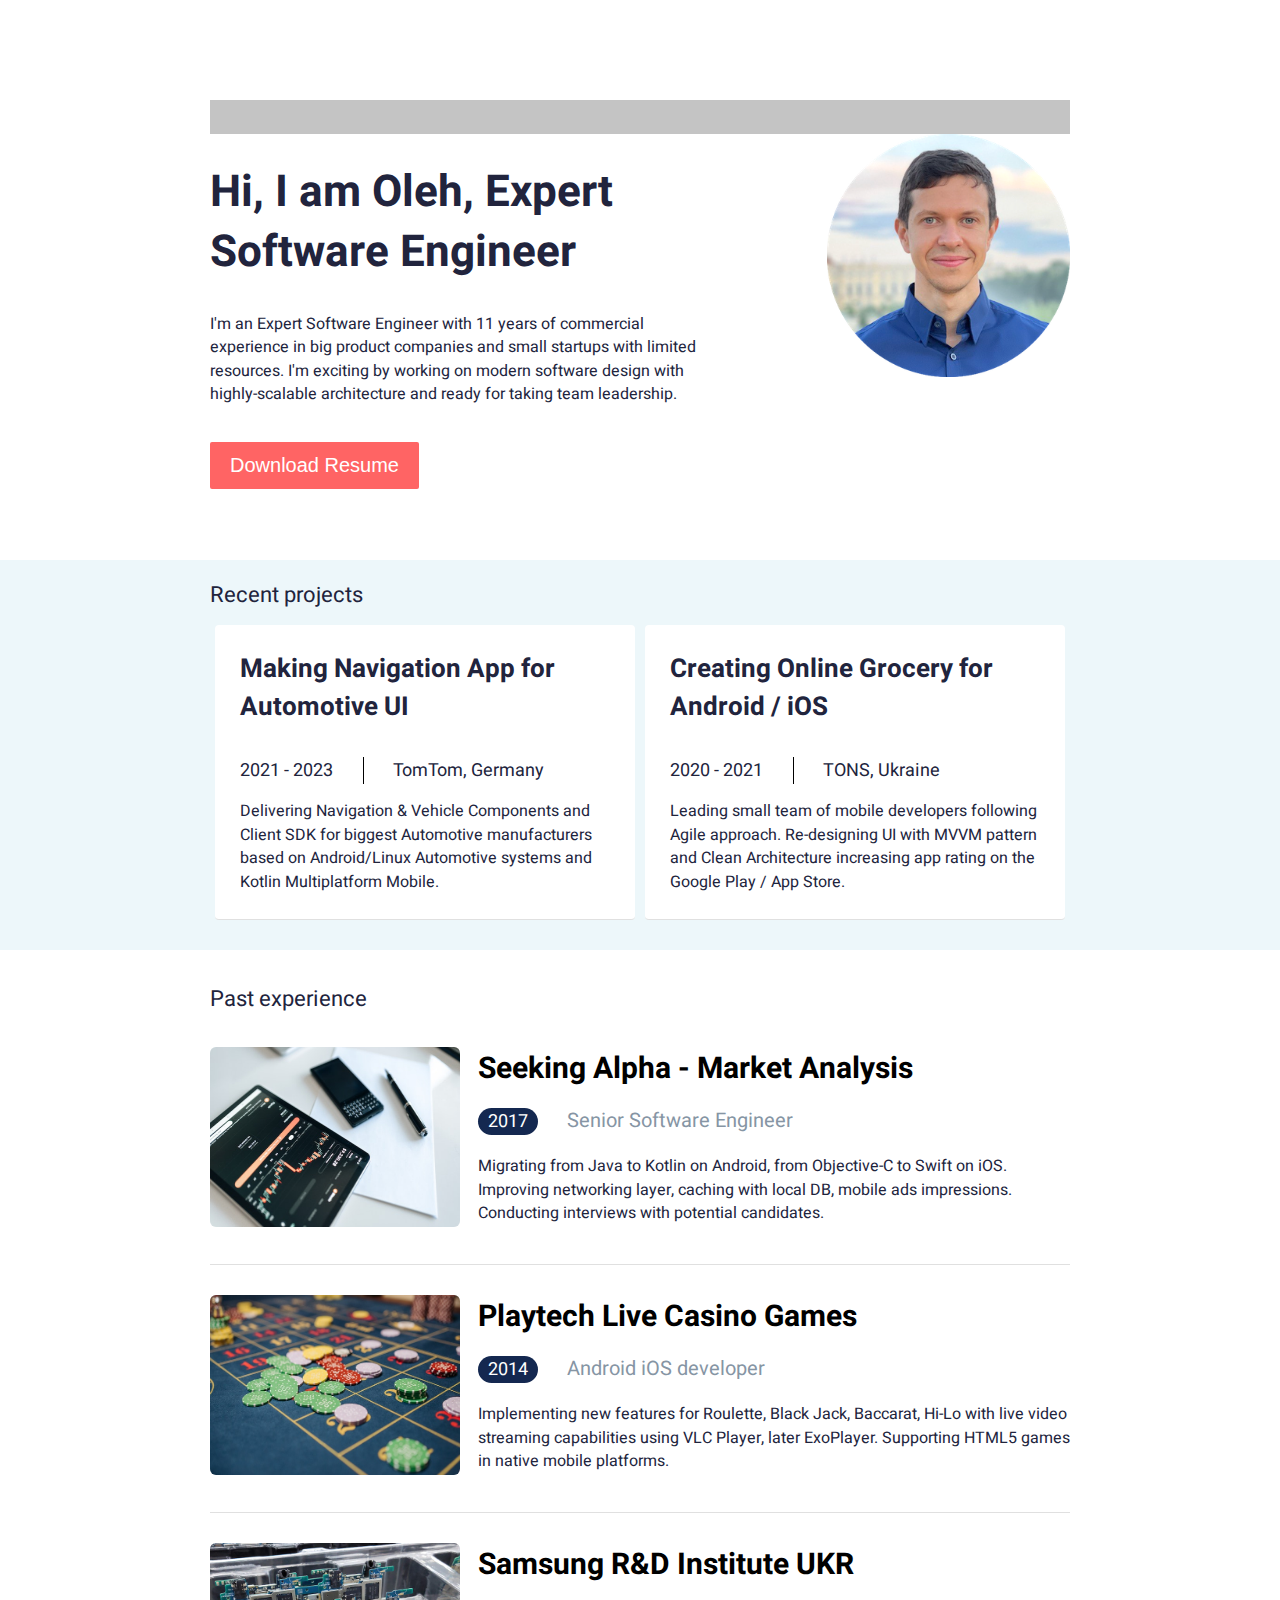
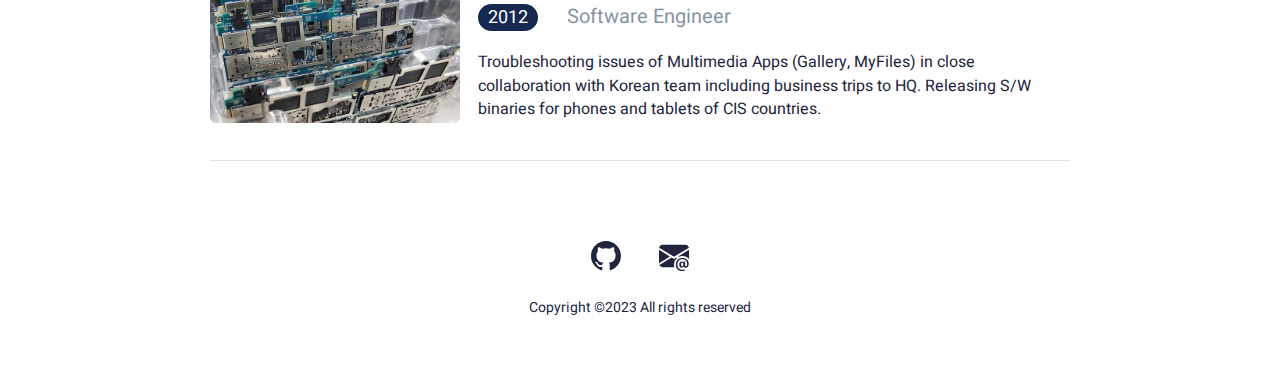
==== index.html @ c04e950d "Update project CV template" ====
<!DOCTYPE html>
<html lang="en">
<head>
    <meta charset="UTF-8">
    <meta http-equiv="X-UA-Compatible" content="IE=edge">
    <meta name="viewport" content="width=device-width, initial-scale=1.0">
    <title>Document</title>
    <link rel="preconnect" href="https://fonts.googleapis.com">
    <link rel="preconnect" href="https://fonts.gstatic.com" crossorigin>
    <link href="https://fonts.googleapis.com/css2?family=Heebo:wght@400;700&display=swap" rel="stylesheet">
    <link rel="stylesheet" href="style.css">
</head>
<body>
    <header>
                <nav class="menu">
                    <!-- <button class="burger"></button>
                    <a href="works.html">Works</a>
                    <a href="blog.html">Blog</a>
                    <a href="#">Contact</a> -->
                </nav>
                <div class="container about-user">
                    <div>
                        <h1>Hi, I am Oleh, Expert Software Engineer</h1>
                        <p>I'm an Expert Software Engineer with 11 years of commercial experience in big product companies and small startups with limited resources. I'm exciting by working on modern software design with highly-scalable architecture and ready for taking team leadership.</p>
                        <button class="btn" onclick="window.location.href='https://docs.google.com/document/d/1GhL8Ouhl5e5G_ZkqG86KSW7Glf4bGkkhALvxFnTwIes/';">Download Resume</button>
                    </div>
                    <img src="images/my-photo.png" alt="photo">
                </div>
    </header>

    <section class="section-posts">
        <div class="container">
            <h2>Recent projects</h2>
            <div class="block-posts">
                <div class="post">
                    <h4><a href="https://www.tomtom.com/products/nav-ui/">Making Navigation App for Automotive UI</a></h4>
                    <span class="date">2021 - 2023</span>
                    <span class="topic">TomTom, Germany</span>
                    <p>Delivering Navigation & Vehicle Components and Client SDK for biggest Automotive manufacturers based on Android/Linux Automotive systems and Kotlin Multiplatform Mobile.</p>
                </div>
                <!-- /.post -->

                <div class="block-posts">
                    <div class="post">
                        <h4><a href="https://www.tons.com/en/store/73-tons-store">Creating Online Grocery for Android / iOS</a></h4>
                        <span class="date">2020 - 2021</span>
                        <span class="topic">TONS, Ukraine</span>
                        <p>Leading small team of mobile developers following Agile approach. Re-designing UI with MVVM pattern and Clean Architecture increasing app rating on the Google Play / App Store.</p>
                    </div>
                    <!-- /.post -->
            </div>
        </div>
    </section>

    <section>
        <div class="container">
            <h2>Past experience</h2>
            <div class="featured-works">
                <div class="work">
                    <a href="https://seekingalpha.com/">
                         <img src="images/past-experience/5831516.jpg" alt="image">
                    </a> 
                    <div class="description">
                        <h3>
                            <a href="https://seekingalpha.com/">Seeking Alpha - Market Analysis</a>
                        </h3>
                    <span class="badge">2017</span>
                    <span class="topic">Senior Software Engineer</span>
                    <p>Migrating from Java to Kotlin on Android, from Objective-C to Swift on iOS. Improving networking layer, caching with local DB, mobile ads impressions. Conducting interviews with potential candidates.</p>
                </div>
                <!-- /.description -->
                </div>
                <!-- /.work -->

                <div class="work">
                    <a href="https://www.playtech.com/products/live-casino">
                        <img src="images/past-experience/7594233.jpg" alt="image">
                    </a>
                    <div class="description">
                        <h3>
                            <a href="https://www.playtech.com/products/live-casino">Playtech Live Casino Games</a>
                        </h3>
                        <span class="badge">2014</span>
                        <span class="topic">Android iOS developer</span>
                        <p>Implementing new features for Roulette, Black Jack, Baccarat, Hi-Lo with live video streaming capabilities using VLC Player, later ExoPlayer. Supporting HTML5 games in native mobile platforms.</p>
                    </div>
                    <!-- /.description -->
                    </div>
                    <!-- /.work -->

                    <div class="work">
                        <a href="https://research.samsung.com/srukr">
                            <img src="images/past-experience/4211136.jpg" alt="image">
                        </a>
                        <div class="description">
                            <h3>
                                <a href="https://research.samsung.com/srukr">Samsung R&D Institute UKR</a>
                            </h3>
                            </a>
                            <span class="badge">2012</span>
                            <span class="topic">Software Engineer</span>
                            <p>Troubleshooting issues of Multimedia Apps (Gallery, MyFiles) in close collaboration with Korean team including business trips to HQ. Releasing S/W binaries for phones and tablets of CIS countries.</p>
                        </div>
                        <!-- /.description -->
                        </div>
                        <!-- /.work -->
            </div>
            <!-- /.featured-works -->
        </div>
    </section>

    <footer>
        <div class="socials">
            <a href="https://www.facebook.com/olehka4477/" class="icon fb"></a>
            <a href="https://github.com/olehka/" class="icon gi"></a>
            <a href="mailto:olehka4477@gmail.com" class="icon ma"></a>
            <a href="https://www.linkedin.com/in/olehkapustianov/" class="icon in"></a>
        </div>
        <p>Copyright ©2023 All rights reserved </p>
    </footer>
</body>
</html>
---- style.css ----
/* 
селектор{
    властивість: значення;
}
*/

*{
    box-sizing: border-box;
}

body{
    margin: 0;
    font-family: 'Heebo', sans-serif;
    color: #21243D;
}

.container{
    max-width: 860px;
    margin: 0 auto;
    /* border: 1px solid #000; */
}

h1{
    font-weight: 700;
    font-size: 44px;
    line-height: 60px;
}

h2{
    font-size: 22px;
    line-height: 60px;
    font-weight: 400;
}

h3{
    font-size: 30px;
    margin-bottom: 15px;
}

h3 a{
    text-decoration: none;
    color: #21243D;
}

p{
    font-weight: 400;
    font-size: 16px;
    line-height: 23.5px;
    margin: 0;
}
/* COMMON STYLES END*/

/* HEADER STYLES START*/

header{
    padding-bottom: 71px;
}

.menu{
    display: flex;
    justify-content: flex-end;
    max-width: 1150px;
    /* border: 1px solid blue; */
    margin: 0 auto;
    padding: 0 45px;
    margin-bottom: 100px;
}

.menu a{
    padding: 15px;
    font-size: 20px;
    text-decoration: none;
    color: #000;
}

.about-user{
    display: flex;
    justify-content: space-between;
    border-top: 34px solid #c4c4c4;
}

.about-user div{
    width: 500px;
}

.about-user img{
    width: 243px;
    height: 243px;
}

.btn{
    background: #FF6464;
    border-radius: 2px;
    border: none;
    color: white;
    font-size: 20px;
    padding: 12px 20px;
    margin-top: 35px;
}

.burger{
    width: 30px;
    height: 20px;
    margin-left: auto;
    display: none;
    border: none;
    background-image: url('images/menu.svg');
    background-color: transparent;
    cursor: pointer;
}

@media (max-width: 768px){
    header{
        padding-bottom: 60px;
    }
    .menu {
        padding-top: 20px;
    }
    .menu a{
        display: none;
    }
    .burger{
        display: block;
    }
    .about-user{
        flex-direction: column;
        align-items: center;
        border: none;
    }
    .about-user div{
        order: 1;
        text-align: center;
        width: auto;
    }
    .about-user img{
        width: 180px;
        height: 180px;
        margin-bottom: 50px;
        box-shadow: -3px 10px 0 #EDF7FA;
        border-radius: 50%;
    }
    h1{
        font-size: 32px;
        line-height: 40px;
    }
    p{
        font-size: 16px;
        line-height: 24px;
    }
}

/* SECTION POSTS START*/

.section-posts{
    background-color: #EDF7FA;
    padding-bottom: 15px;
    padding-top: 5px;
}

.section-posts h2{
    margin: 0;
}

.block-posts{
    display: flex;
    justify-content: space-around;
    flex-wrap: wrap;
}

h4{
    margin: 0;
    font-size: 26px;
    line-height: 38px;
    margin-bottom: 30px;
}

h4 a{
    color: #21243D;
    text-decoration: none;
}

.block-posts .post{
    max-width: 420px;
    border-radius: 4px;
    background-color: #fff;
    padding: 25px;
    margin-bottom: 15px;
}

.block-posts span{
    font-size: 18px;
    color: #21243D;
    padding-right: 30px;
}

@media (max-width: 768px) {
    h4{
        font-size: 22px;
    }
    
    .block-posts .post{
        margin-bottom: 17px;
        max-width: 420px;
    }
    
    .block-posts span{
        font-size: 16px;
    }
    
}
/* SECTION POSTS END*/

/* BLOG PAGE START*/

.post{
    border-bottom: 1px solid #E0E0E0;
    padding-bottom: 29px;
}

.post p{
    margin-top: 15px;
}

.date{
        font-size: 20px;
        font-weight: 400;
        line-height: 29.38px;
        border-right: 1px solid #000;
        padding-right: 29px;
}

.topic{
    font-size: 20px;
    font-weight: 400;
    line-height: 29.38px;
    color: #8695A4;
    padding-left: 25px;
}

#active{
    color: #FF6464;
}

@media (max-width: 768px){
    .container{
        padding-left: 18px;
        padding-right: 18px;
    }
    h1{
        font-size: 30px;
        margin: 0;
    }
    h3{
        font-size: 26px;
    }

    h3 a{
        color: #21243D;
        text-decoration: none;
    }
    .date span{
        font-weight: 400;
        font-size: 16px;
        padding-right: 15px;
    }
    .topic span{
        font-weight: 400;
        font-size: 16px;
        line-height: 24px;
        padding-left: 15px;
    }
}

/* FEATURED WORKS */

.featured-works {
    /* border: 2px solid red; */
}

.work{
    /* border: 2px solid blue; */
    display: flex;
    padding-bottom: 30px;
    margin-bottom: 30px;
    border-bottom: 1px solid #E0E0E0;
}

.work img{
    border-radius: 6px;
    width: 250px;
    height: 180px;
    margin-right: 18px;
}

.work h3{
    margin-top: 0;
}

.badge{
    color: #fff;
    font-size: 18px;
    background: #142850;
    border-radius: 16px;
    padding: 0px 10px;
}

.work p{
    margin-top: 20px;
}

.work a{
        text-decoration: none;
        color: #000;
    }

@media (max-width: 768px){
    .featured-works{
        display: flex;
        flex-direction: column;
        align-items: center;
    }
    h2{
        text-align: center;
    }
    .work{
        flex-direction: column;
        width: 345px;
    }
    .work img{
        width: 100%;
        margin-bottom: 10px;
    }
    .works-page h3{
        font-size: 24px;
    }
}

/* ARTICLE-PAGE */

.article-page .container{
    max-width: 680px;

}
.article-page h1{
    font-size: 34px;
    max-width: 506px;
}

.article-page h2{
    font-size: 22px;
    font-weight: 500;
    margin-bottom: 0;
    margin-top: 0;
}

.article-page h3{
    margin-bottom: 0;
    font-weight: 500;
}

.article-badge{
    background: #FF7C7C;
    color: white;
    font-size: 18px;
    font-weight: 900;
    border-radius: 16px;
    padding: 0 11px;
    margin-right: 17px;
    margin-bottom: 30px;
    display: inline-block;
}

.article-topic{
    font-size: 20px;
}

.article-page img{
    width: 100%;
    margin-bottom: 27px;
}

.article-page p{
    margin-bottom: 30px;
}

@media (max-width: 768px){

.article-page h1{
    font-size: 30px;
    padding-bottom: 23px;
}

.article-page h2{
    font-size: 20px;
    text-align: left;
}

.article-page h3{
    font-size: 26px;
    text-align: left;
    margin-top: 0;
}

.article-topic{
    font-size: 18px;
}
}

/* FOOTER */

footer{
    text-align: center;
    padding: 50px 0;
}

footer p{
    font-size: 14px;
}

.socials{
    /* border: 2px solid #000; */
    width: 232px;
    margin: 0 auto;
    display: flex;
    justify-content: space-between;
}

.socials a{
    width: 30px;
    height: 30px;
    margin-bottom: 25px;
    /* border: 2px solid green; */
}

.icon{
    background-size: 100% 100%;
    background-repeat: no-repeat;
}

.fb{
    background-image: url('images/socials-icons/fb.svg');
}

.gi{
    background-image: url('images/socials-icons/gh.svg');
}

.ma{
    background-image: url('images/socials-icons/envelope.svg');
}

.in{
    background-image: url('images/socials-icons/linkedin.svg');
}
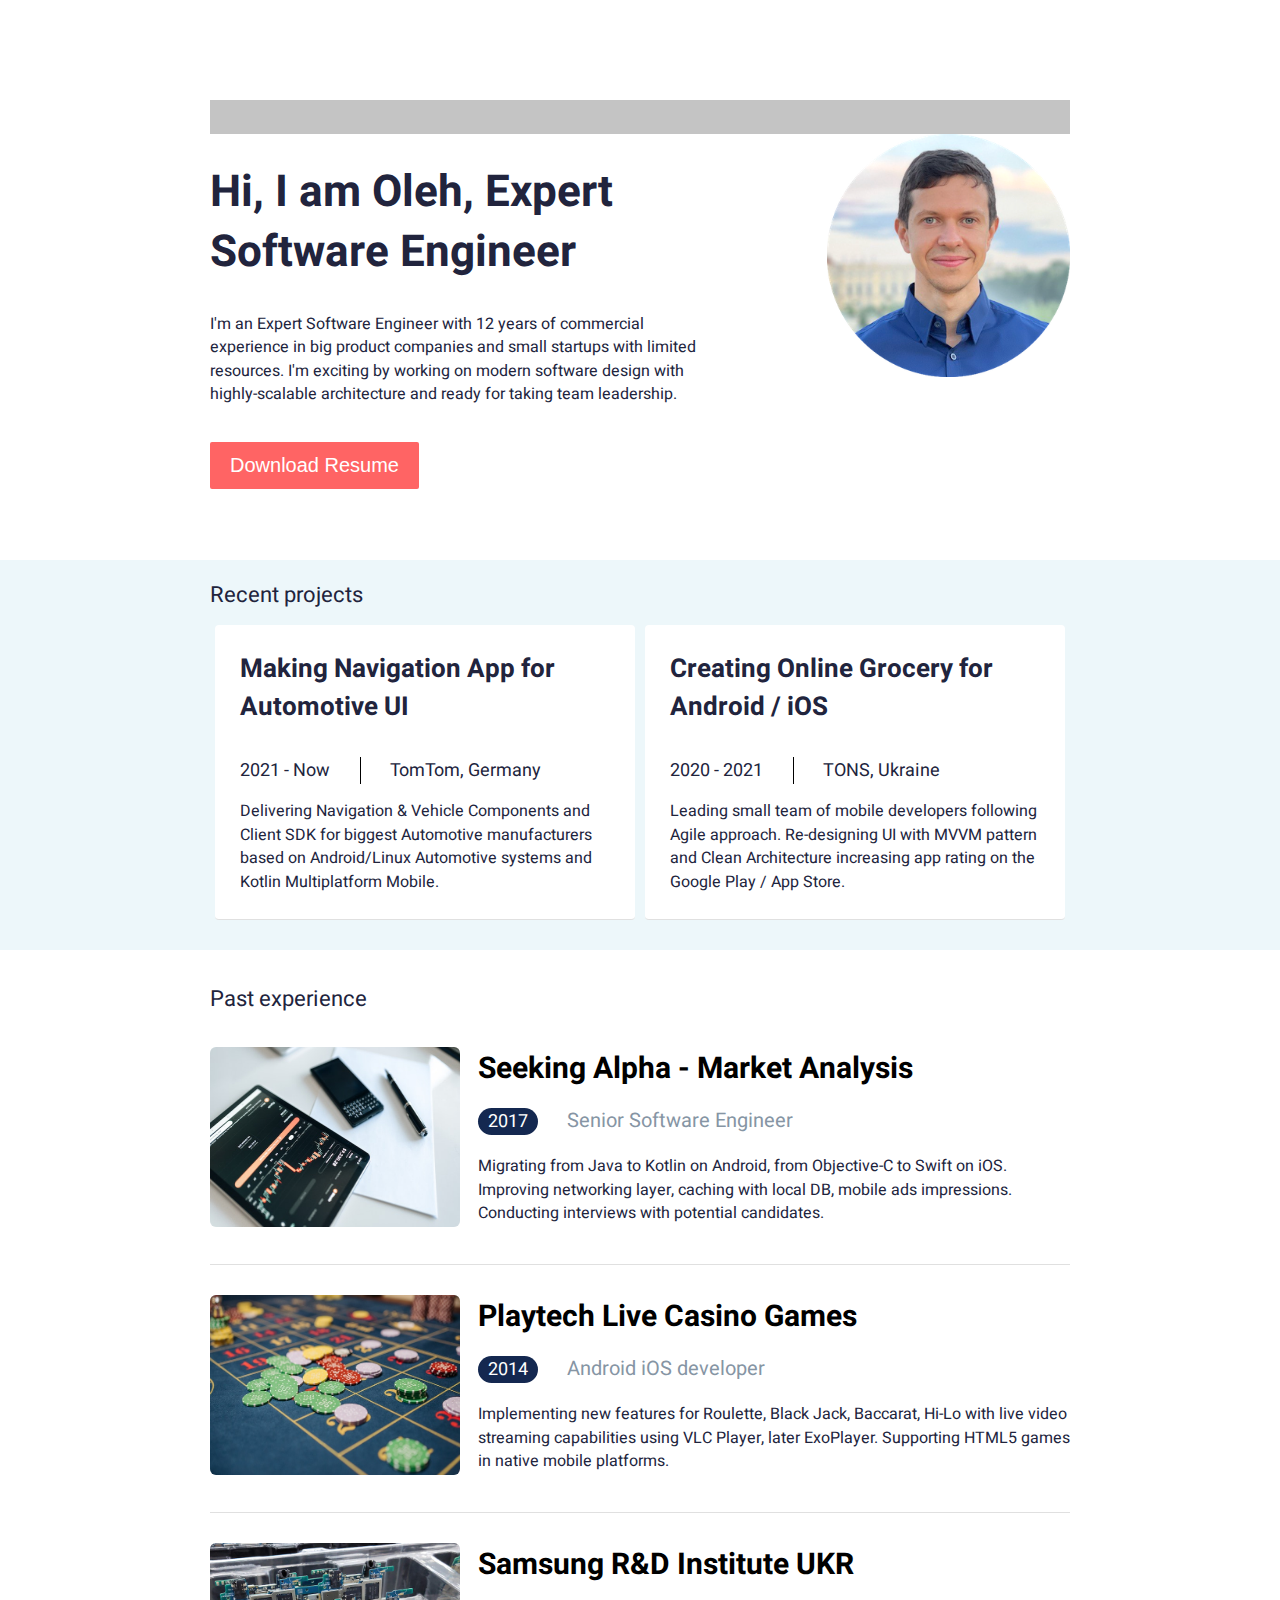
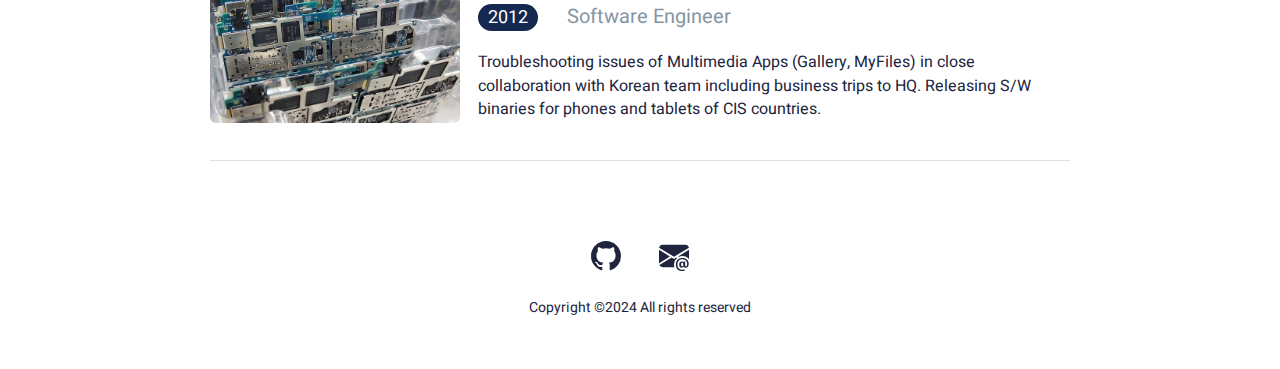
==== commit 22389d47: "Update year of copyright and experience" ====
--- a/index.html
+++ b/index.html
@@ -4,7 +4,7 @@
     <meta charset="UTF-8">
     <meta http-equiv="X-UA-Compatible" content="IE=edge">
     <meta name="viewport" content="width=device-width, initial-scale=1.0">
-    <title>Document</title>
+    <title>Resume: Oleh Kapustianov</title>
     <link rel="preconnect" href="https://fonts.googleapis.com">
     <link rel="preconnect" href="https://fonts.gstatic.com" crossorigin>
     <link href="https://fonts.googleapis.com/css2?family=Heebo:wght@400;700&display=swap" rel="stylesheet">
@@ -21,8 +21,8 @@
                 <div class="container about-user">
                     <div>
                         <h1>Hi, I am Oleh, Expert Software Engineer</h1>
-                        <p>I'm an Expert Software Engineer with 11 years of commercial experience in big product companies and small startups with limited resources. I'm exciting by working on modern software design with highly-scalable architecture and ready for taking team leadership.</p>
-                        <button class="btn" onclick="window.location.href='https://docs.google.com/document/d/1GhL8Ouhl5e5G_ZkqG86KSW7Glf4bGkkhALvxFnTwIes/';">Download Resume</button>
+                        <p>I'm an Expert Software Engineer with 12 years of commercial experience in big product companies and small startups with limited resources. I'm exciting by working on modern software design with highly-scalable architecture and ready for taking team leadership.</p>
+                        <button class="btn" onclick="window.location.href='https://drive.google.com/file/d/1MVvthxXDlJHs4AxerWpICgbkNuVNWtVY/view?usp=sharing';">Download Resume</button>
                     </div>
                     <img src="images/my-photo.png" alt="photo">
                 </div>
@@ -34,7 +34,7 @@
             <div class="block-posts">
                 <div class="post">
                     <h4><a href="https://www.tomtom.com/products/nav-ui/">Making Navigation App for Automotive UI</a></h4>
-                    <span class="date">2021 - 2023</span>
+                    <span class="date">2021 - Now</span>
                     <span class="topic">TomTom, Germany</span>
                     <p>Delivering Navigation & Vehicle Components and Client SDK for biggest Automotive manufacturers based on Android/Linux Automotive systems and Kotlin Multiplatform Mobile.</p>
                 </div>
@@ -116,7 +116,7 @@
             <a href="mailto:olehka4477@gmail.com" class="icon ma"></a>
             <a href="https://www.linkedin.com/in/olehkapustianov/" class="icon in"></a>
         </div>
-        <p>Copyright ©2023 All rights reserved </p>
+        <p>Copyright ©2024 All rights reserved </p>
     </footer>
 </body>
 </html>